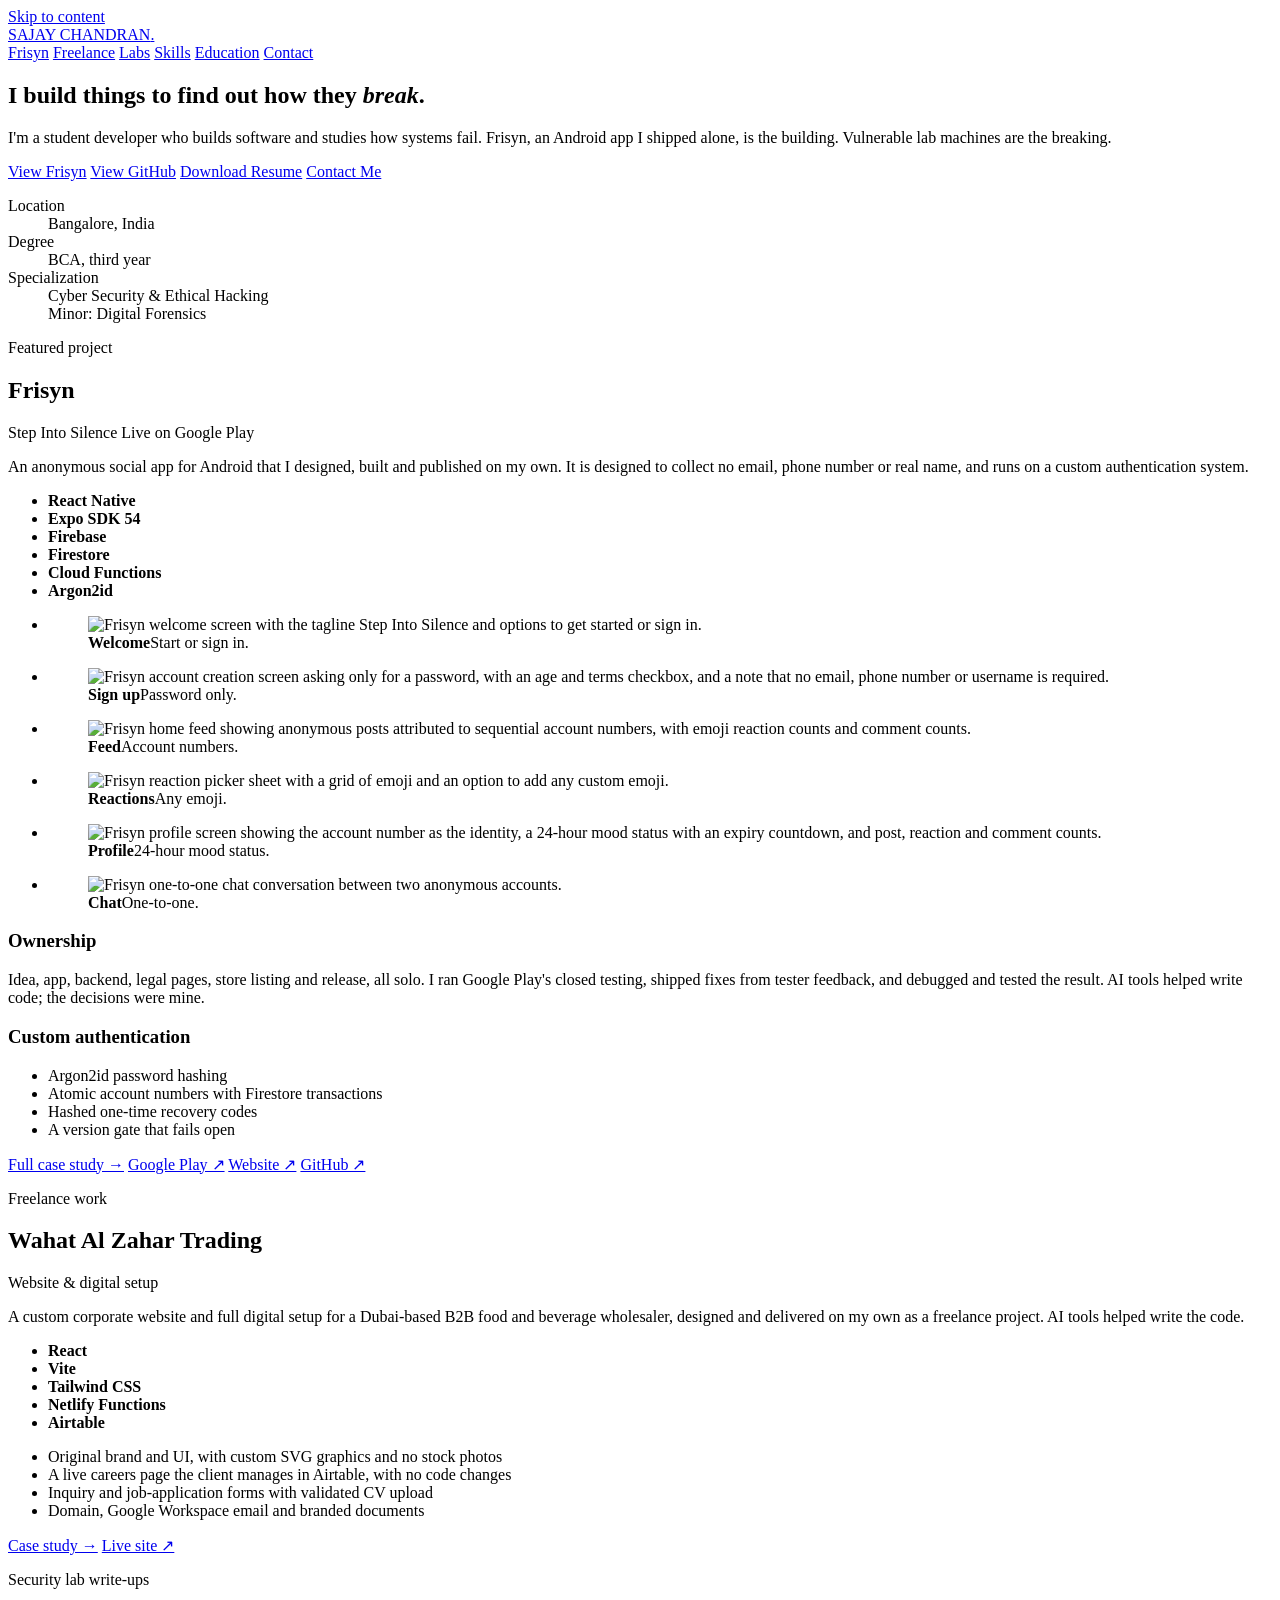
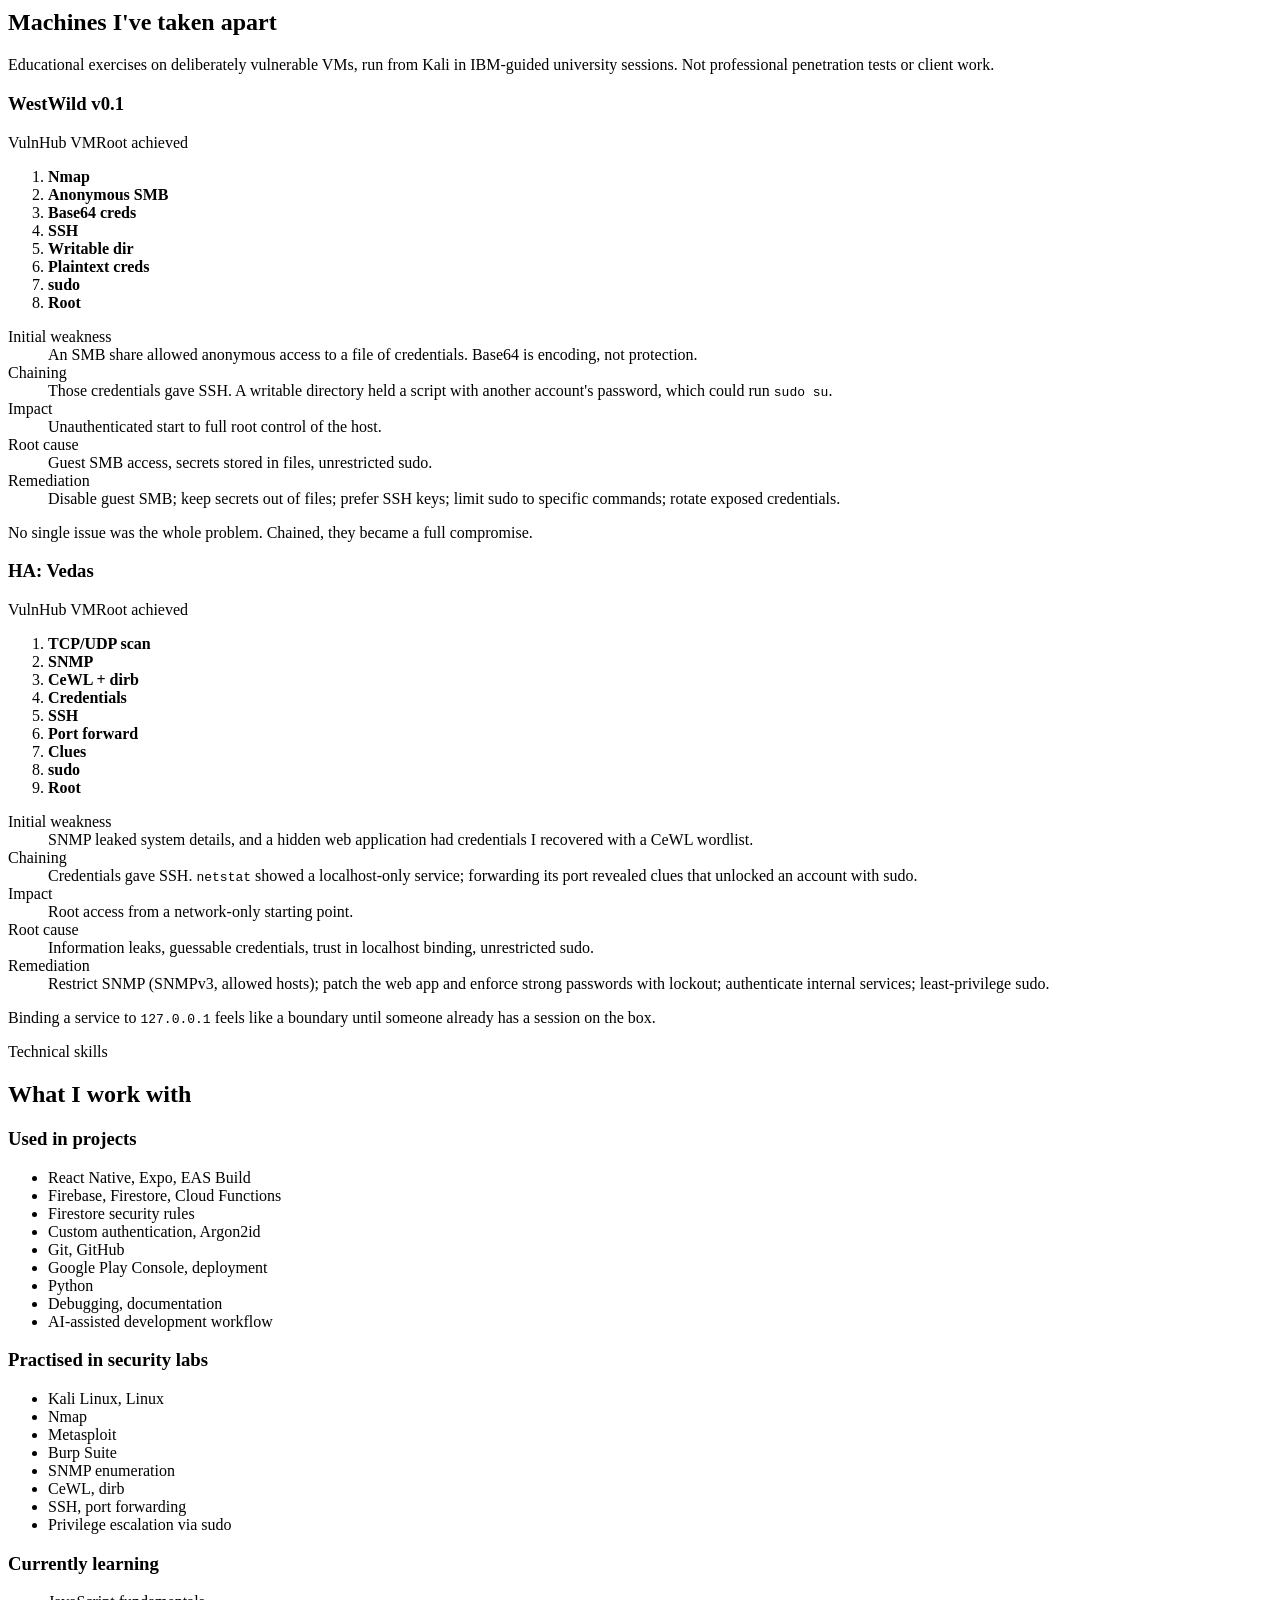
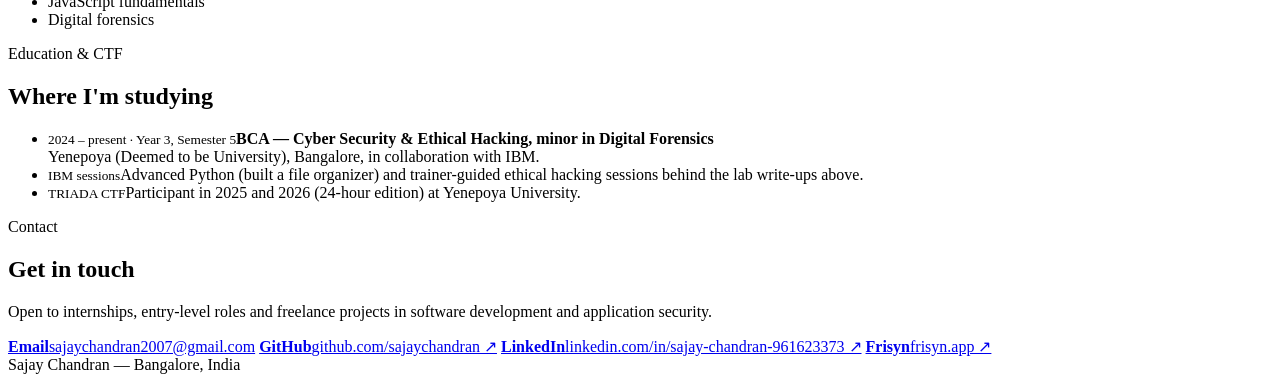
==== index.html @ 88f26ec2 "Add files via upload" ====
<!DOCTYPE html>
<html lang="en">
<head>
<meta charset="utf-8">
<meta name="viewport" content="width=device-width, initial-scale=1">
<title>Sajay Chandran — Cyber security &amp; software, Bangalore</title>
<meta name="description" content="Sajay Chandran is a third-year BCA student in Bangalore (Cyber Security &amp; Ethical Hacking). He built and shipped Frisyn, an anonymous Android app with a custom authentication system, and writes up hands-on security labs.">
<meta name="author" content="Sajay Chandran">
<link rel="canonical" href="https://sajaywork.netlify.app/">
<meta property="og:type" content="profile">
<meta property="og:url" content="https://sajaywork.netlify.app/">
<meta property="og:title" content="Sajay Chandran — Cyber security &amp; software">
<meta property="og:description" content="Third-year BCA student in Bangalore. Built and shipped Frisyn, an anonymous Android app with custom authentication, and writes up hands-on security labs.">
<meta property="og:image" content="https://sajaywork.netlify.app/assets/frisyn-icon.png">
<meta name="twitter:card" content="summary">
<link rel="icon" href="assets/frisyn-icon.png">
<link rel="preconnect" href="https://fonts.googleapis.com">
<link rel="preconnect" href="https://fonts.gstatic.com" crossorigin>
<link href="https://fonts.googleapis.com/css2?family=Archivo:wght@400;500;600;700;800&family=IBM+Plex+Mono:wght@400;500;600&family=Newsreader:opsz,wght@6..72,300;400;500&display=swap" rel="stylesheet">
<script type="application/ld+json">
{
  "@context": "https://schema.org",
  "@type": "Person",
  "name": "Sajay Chandran",
  "jobTitle": "Cyber security student and independent developer",
  "url": "https://sajaywork.netlify.app/",
  "email": "mailto:sajaychandran2007@gmail.com",
  "address": { "@type": "PostalAddress", "addressLocality": "Bangalore", "addressCountry": "IN" },
  "alumniOf": { "@type": "CollegeOrUniversity", "name": "Yenepoya (Deemed to be University), Bangalore" },
  "knowsAbout": ["Cyber security", "Ethical hacking", "React Native", "Firebase", "Application security", "Mobile app development"],
  "sameAs": ["https://github.com/sajaychandran", "https://www.linkedin.com/in/sajay-chandran-961623373", "https://frisyn.app/"]
}
</script>
<noscript><style>.rise{opacity:1!important;transform:none!important}</style></noscript>
<link rel="stylesheet" href="assets/site.css">
</head>
<body>
<a class="skip" href="#main">Skip to content</a>

<header class="topbar">
  <div class="wrap">
    <a class="brand" href="#top">SAJAY CHANDRAN<span>.</span></a>
    <nav class="nav" aria-label="Sections">
      <a href="#frisyn">Frisyn</a>
      <a href="#freelance">Freelance</a>
      <a href="#security">Labs</a>
      <a href="#skills">Skills</a>
      <a class="opt" href="#education">Education</a>
      <a href="#contact">Contact</a>
    </nav>
  </div>
</header>

<main id="main">

<!-- ============ HERO ============ -->
<section class="hero" id="top" aria-labelledby="hero-h">
  <div class="wrap">
    <h1 id="hero-h">I build things to find out how they <em>break</em>.</h1>
    <p class="hero-sub">I'm a student developer who builds software and studies how systems fail. Frisyn, an Android app I shipped alone, is the building. Vulnerable lab machines are the breaking.</p>
    <div class="btns">
      <a class="btn primary" href="#frisyn">View Frisyn</a>
      <a class="btn" href="https://github.com/sajaychandran" target="_blank" rel="noopener noreferrer">View GitHub</a>
      <a class="btn" href="Sajay_Chandran_Resume.pdf" download>Download Resume</a>
      <a class="btn" href="#contact">Contact Me</a>
    </div>
    <dl class="facts-row">
      <div><dt>Location</dt><dd>Bangalore, India</dd></div>
      <div><dt>Degree</dt><dd>BCA, third year</dd></div>
      <div><dt>Specialization</dt><dd>Cyber Security &amp; Ethical Hacking<br>Minor: Digital Forensics</dd></div>
    </dl>
  </div>
</section>

<!-- ============ FRISYN ============ -->
<section class="sec" id="frisyn" aria-labelledby="frisyn-h">
  <div class="wrap grid">
    <p class="eyebrow mono">Featured project</p>
    <div class="col wide rise">

      <div class="project-head">
        <h2 id="frisyn-h">Frisyn</h2>
        <span class="tagline">Step Into Silence</span>
        <!-- STATUS BADGE — live on Google Play, v1.0.1 -->
        <span class="badge">Live on Google Play</span>
      </div>

      <p class="lede">An anonymous social app for Android that I designed, built and published on my own. It is designed to collect no email, phone number or real name, and runs on a custom authentication system.</p>

      <ul class="chips" aria-label="Stack">
        <li><b>React Native</b></li><li><b>Expo SDK 54</b></li><li><b>Firebase</b></li>
        <li><b>Firestore</b></li><li><b>Cloud Functions</b></li><li><b>Argon2id</b></li>
      </ul>

      <ul class="shots" aria-label="Frisyn screenshots" tabindex="0">
        <li><figure><img src="assets/welcome.webp" width="480" height="1066" loading="lazy" decoding="async" alt="Frisyn welcome screen with the tagline Step Into Silence and options to get started or sign in."><figcaption><b>Welcome</b>Start or sign in.</figcaption></figure></li>
        <li><figure><img src="assets/signup.webp" width="480" height="1066" loading="lazy" decoding="async" alt="Frisyn account creation screen asking only for a password, with an age and terms checkbox, and a note that no email, phone number or username is required."><figcaption><b>Sign up</b>Password only.</figcaption></figure></li>
        <li><figure><img src="assets/homef.webp" width="480" height="1066" loading="lazy" decoding="async" alt="Frisyn home feed showing anonymous posts attributed to sequential account numbers, with emoji reaction counts and comment counts."><figcaption><b>Feed</b>Account numbers.</figcaption></figure></li>
        <li><figure><img src="assets/reaction.webp" width="480" height="1066" loading="lazy" decoding="async" alt="Frisyn reaction picker sheet with a grid of emoji and an option to add any custom emoji."><figcaption><b>Reactions</b>Any emoji.</figcaption></figure></li>
        <li><figure><img src="assets/profilewithm.webp" width="480" height="1066" loading="lazy" decoding="async" alt="Frisyn profile screen showing the account number as the identity, a 24-hour mood status with an expiry countdown, and post, reaction and comment counts."><figcaption><b>Profile</b>24-hour mood status.</figcaption></figure></li>
        <li><figure><img src="assets/chat.webp" width="480" height="1066" loading="lazy" decoding="async" alt="Frisyn one-to-one chat conversation between two anonymous accounts."><figcaption><b>Chat</b>One-to-one.</figcaption></figure></li>
      </ul>

      <div class="two block">
        <div>
          <h3>Ownership</h3>
          <p>Idea, app, backend, legal pages, store listing and release, all solo. I ran Google Play's closed testing, shipped fixes from tester feedback, and debugged and tested the result. AI tools helped write code; the decisions were mine.</p>
        </div>
        <div>
          <h3>Custom authentication</h3>
          <ul class="bullets">
            <li>Argon2id password hashing</li>
            <li>Atomic account numbers with Firestore transactions</li>
            <li>Hashed one-time recovery codes</li>
            <li>A version gate that fails open</li>
          </ul>
        </div>
      </div>

      <p class="linkrow">
        <a class="tlink main" href="frisyn.html">Full case study →</a>
        <a class="tlink" href="https://play.google.com/store/apps/details?id=com.frisyn.app" target="_blank" rel="noopener noreferrer">Google Play ↗</a>
        <a class="tlink" href="https://frisyn.app/" target="_blank" rel="noopener noreferrer">Website ↗</a>
        <a class="tlink" href="https://github.com/sajaychandran/anonymous-device-auth" target="_blank" rel="noopener noreferrer">GitHub ↗</a>
      </p>

    </div>
  </div>
</section>

<!-- ============ FREELANCE ============ -->
<section class="sec" id="freelance" aria-labelledby="freelance-h">
  <div class="wrap grid">
    <p class="eyebrow mono">Freelance work</p>
    <div class="col wide rise">
      <div class="project-head">
        <h2 id="freelance-h">Wahat Al Zahar Trading</h2>
        <span class="tagline">Website &amp; digital setup</span>
      </div>
      <p class="lede">A custom corporate website and full digital setup for a Dubai-based B2B food and beverage wholesaler, designed and delivered on my own as a freelance project. AI tools helped write the code.</p>
      <ul class="chips" aria-label="Stack">
        <li><b>React</b></li><li><b>Vite</b></li><li><b>Tailwind CSS</b></li><li><b>Netlify Functions</b></li><li><b>Airtable</b></li>
      </ul>
      <ul class="bullets block">
        <li>Original brand and UI, with custom SVG graphics and no stock photos</li>
        <li>A live careers page the client manages in Airtable, with no code changes</li>
        <li>Inquiry and job-application forms with validated CV upload</li>
        <li>Domain, Google Workspace email and branded documents</li>
      </ul>
      <p class="linkrow">
        <a class="tlink main" href="wahat-al-zahar.html">Case study →</a>
        <a class="tlink" href="https://wahatalzahar.ae" target="_blank" rel="noopener noreferrer">Live site ↗</a>
      </p>
    </div>
  </div>
</section>

<!-- ============ SECURITY ============ -->
<section class="sec" id="security" aria-labelledby="security-h">
  <div class="wrap grid">
    <p class="eyebrow mono">Security lab write-ups</p>
    <div class="col wide rise">
      <h2 id="security-h">Machines I've taken apart</h2>
      <p class="lede">Educational exercises on deliberately vulnerable VMs, run from Kali in IBM-guided university sessions. Not professional penetration tests or client work.</p>

      <article class="lab block">
        <h3>WestWild v0.1</h3>
        <p class="lab-meta mono"><span>VulnHub VM</span><span>Root achieved</span></p>
        <ol class="chain" aria-label="Attack path" tabindex="0">
          <li><b>Nmap</b></li><li><b>Anonymous SMB</b></li><li><b>Base64 creds</b></li><li><b>SSH</b></li>
          <li><b>Writable dir</b></li><li><b>Plaintext creds</b></li><li><b>sudo</b></li><li><b>Root</b></li>
        </ol>
        <dl class="facts">
          <div><dt>Initial weakness</dt><dd>An SMB share allowed anonymous access to a file of credentials. Base64 is encoding, not protection.</dd></div>
          <div><dt>Chaining</dt><dd>Those credentials gave SSH. A writable directory held a script with another account's password, which could run <code>sudo su</code>.</dd></div>
          <div><dt>Impact</dt><dd>Unauthenticated start to full root control of the host.</dd></div>
          <div><dt>Root cause</dt><dd>Guest SMB access, secrets stored in files, unrestricted sudo.</dd></div>
          <div><dt>Remediation</dt><dd>Disable guest SMB; keep secrets out of files; prefer SSH keys; limit sudo to specific commands; rotate exposed credentials.</dd></div>
        </dl>
        <p class="reflect">No single issue was the whole problem. Chained, they became a full compromise.</p>
      </article>

      <article class="lab">
        <h3>HA: Vedas</h3>
        <p class="lab-meta mono"><span>VulnHub VM</span><span>Root achieved</span></p>
        <ol class="chain" aria-label="Attack path" tabindex="0">
          <li><b>TCP/UDP scan</b></li><li><b>SNMP</b></li><li><b>CeWL + dirb</b></li><li><b>Credentials</b></li>
          <li><b>SSH</b></li><li><b>Port forward</b></li><li><b>Clues</b></li><li><b>sudo</b></li><li><b>Root</b></li>
        </ol>
        <dl class="facts">
          <div><dt>Initial weakness</dt><dd>SNMP leaked system details, and a hidden web application had credentials I recovered with a CeWL wordlist.</dd></div>
          <div><dt>Chaining</dt><dd>Credentials gave SSH. <code>netstat</code> showed a localhost-only service; forwarding its port revealed clues that unlocked an account with sudo.</dd></div>
          <div><dt>Impact</dt><dd>Root access from a network-only starting point.</dd></div>
          <div><dt>Root cause</dt><dd>Information leaks, guessable credentials, trust in localhost binding, unrestricted sudo.</dd></div>
          <div><dt>Remediation</dt><dd>Restrict SNMP (SNMPv3, allowed hosts); patch the web app and enforce strong passwords with lockout; authenticate internal services; least-privilege sudo.</dd></div>
        </dl>
        <p class="reflect">Binding a service to <code>127.0.0.1</code> feels like a boundary until someone already has a session on the box.</p>
      </article>
    </div>
  </div>
</section>

<!-- ============ SKILLS ============ -->
<section class="sec" id="skills" aria-labelledby="skills-h">
  <div class="wrap grid">
    <p class="eyebrow mono">Technical skills</p>
    <div class="col wide rise">
      <h2 id="skills-h">What I work with</h2>
      <div class="skills">
        <div>
          <h3>Used in projects</h3>
          <ul>
            <li>React Native, Expo, EAS Build</li><li>Firebase, Firestore, Cloud Functions</li><li>Firestore security rules</li>
            <li>Custom authentication, Argon2id</li><li>Git, GitHub</li><li>Google Play Console, deployment</li>
            <li>Python</li><li>Debugging, documentation</li><li>AI-assisted development workflow</li>
          </ul>
        </div>
        <div>
          <h3>Practised in security labs</h3>
          <ul>
            <li>Kali Linux, Linux</li><li>Nmap</li><li>Metasploit</li><li>Burp Suite</li><li>SNMP enumeration</li>
            <li>CeWL, dirb</li><li>SSH, port forwarding</li><li>Privilege escalation via sudo</li>
          </ul>
        </div>
        <div>
          <h3>Currently learning</h3>
          <ul>
            <li>JavaScript fundamentals</li><li>Digital forensics</li>
          </ul>
        </div>
      </div>
    </div>
  </div>
</section>

<!-- ============ EDUCATION ============ -->
<section class="sec" id="education" aria-labelledby="edu-h">
  <div class="wrap grid">
    <p class="eyebrow mono">Education &amp; CTF</p>
    <div class="col rise">
      <h2 id="edu-h">Where I'm studying</h2>
      <ul class="edu">
        <li><small>2024 – present · Year 3, Semester 5</small><strong>BCA — Cyber Security &amp; Ethical Hacking, minor in Digital Forensics</strong><br>Yenepoya (Deemed to be University), Bangalore, in collaboration with IBM.</li>
        <li><small>IBM sessions</small>Advanced Python (built a file organizer) and trainer-guided ethical hacking sessions behind the lab write-ups above.</li>
        <li><small>TRIADA CTF</small>Participant in 2025 and 2026 (24-hour edition) at Yenepoya University.</li>
      </ul>
    </div>
  </div>
</section>

<!-- ============ CONTACT ============ -->
<section class="sec" id="contact" aria-labelledby="contact-h">
  <div class="wrap grid">
    <p class="eyebrow mono">Contact</p>
    <div class="col rise">
      <h2 id="contact-h">Get in touch</h2>
      <p>Open to internships, entry-level roles and freelance projects in software development and application security.</p>
      <div class="contact-links">
        <a href="mailto:sajaychandran2007@gmail.com"><strong>Email</strong><span>sajaychandran2007@gmail.com</span></a>
        <a href="https://github.com/sajaychandran" target="_blank" rel="noopener noreferrer"><strong>GitHub</strong><span>github.com/sajaychandran ↗</span></a>
        <a href="https://www.linkedin.com/in/sajay-chandran-961623373" target="_blank" rel="noopener noreferrer"><strong>LinkedIn</strong><span>linkedin.com/in/sajay-chandran-961623373 ↗</span></a>
        <a href="https://frisyn.app/" target="_blank" rel="noopener noreferrer"><strong>Frisyn</strong><span>frisyn.app ↗</span></a>
      </div>
    </div>
  </div>
</section>

</main>

<footer>
  <div class="wrap mono">
    <span>Sajay Chandran — Bangalore, India</span>
  </div>
</footer>

<script>
(function(){
  var els = document.querySelectorAll('.rise');
  if (!('IntersectionObserver' in window) || window.matchMedia('(prefers-reduced-motion: reduce)').matches){
    els.forEach(function(el){ el.classList.add('in'); });
    return;
  }
  var io = new IntersectionObserver(function(entries){
    entries.forEach(function(e){
      if (e.isIntersecting){ e.target.classList.add('in'); io.unobserve(e.target); }
    });
  }, { rootMargin: '0px 0px -8% 0px', threshold: 0.01 });
  els.forEach(function(el){ io.observe(el); });
})();
</script>
</body>
</html>
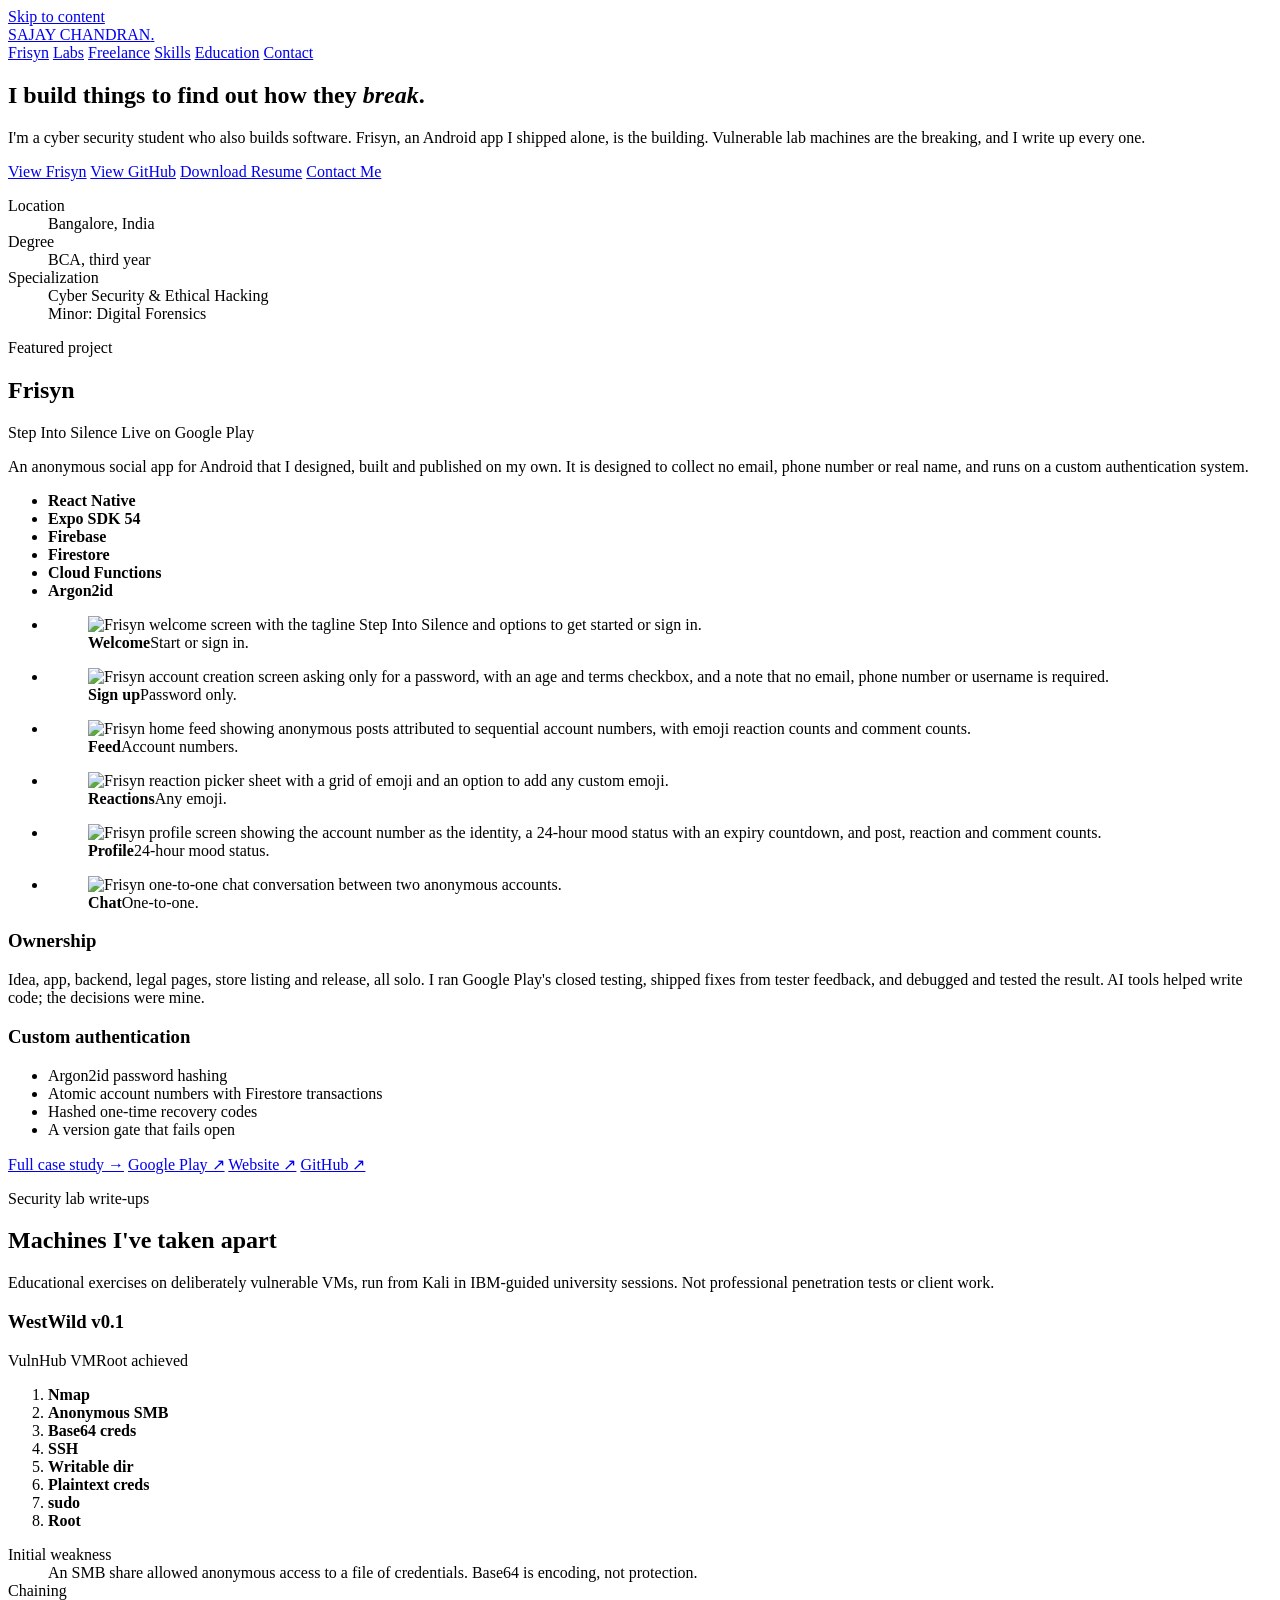
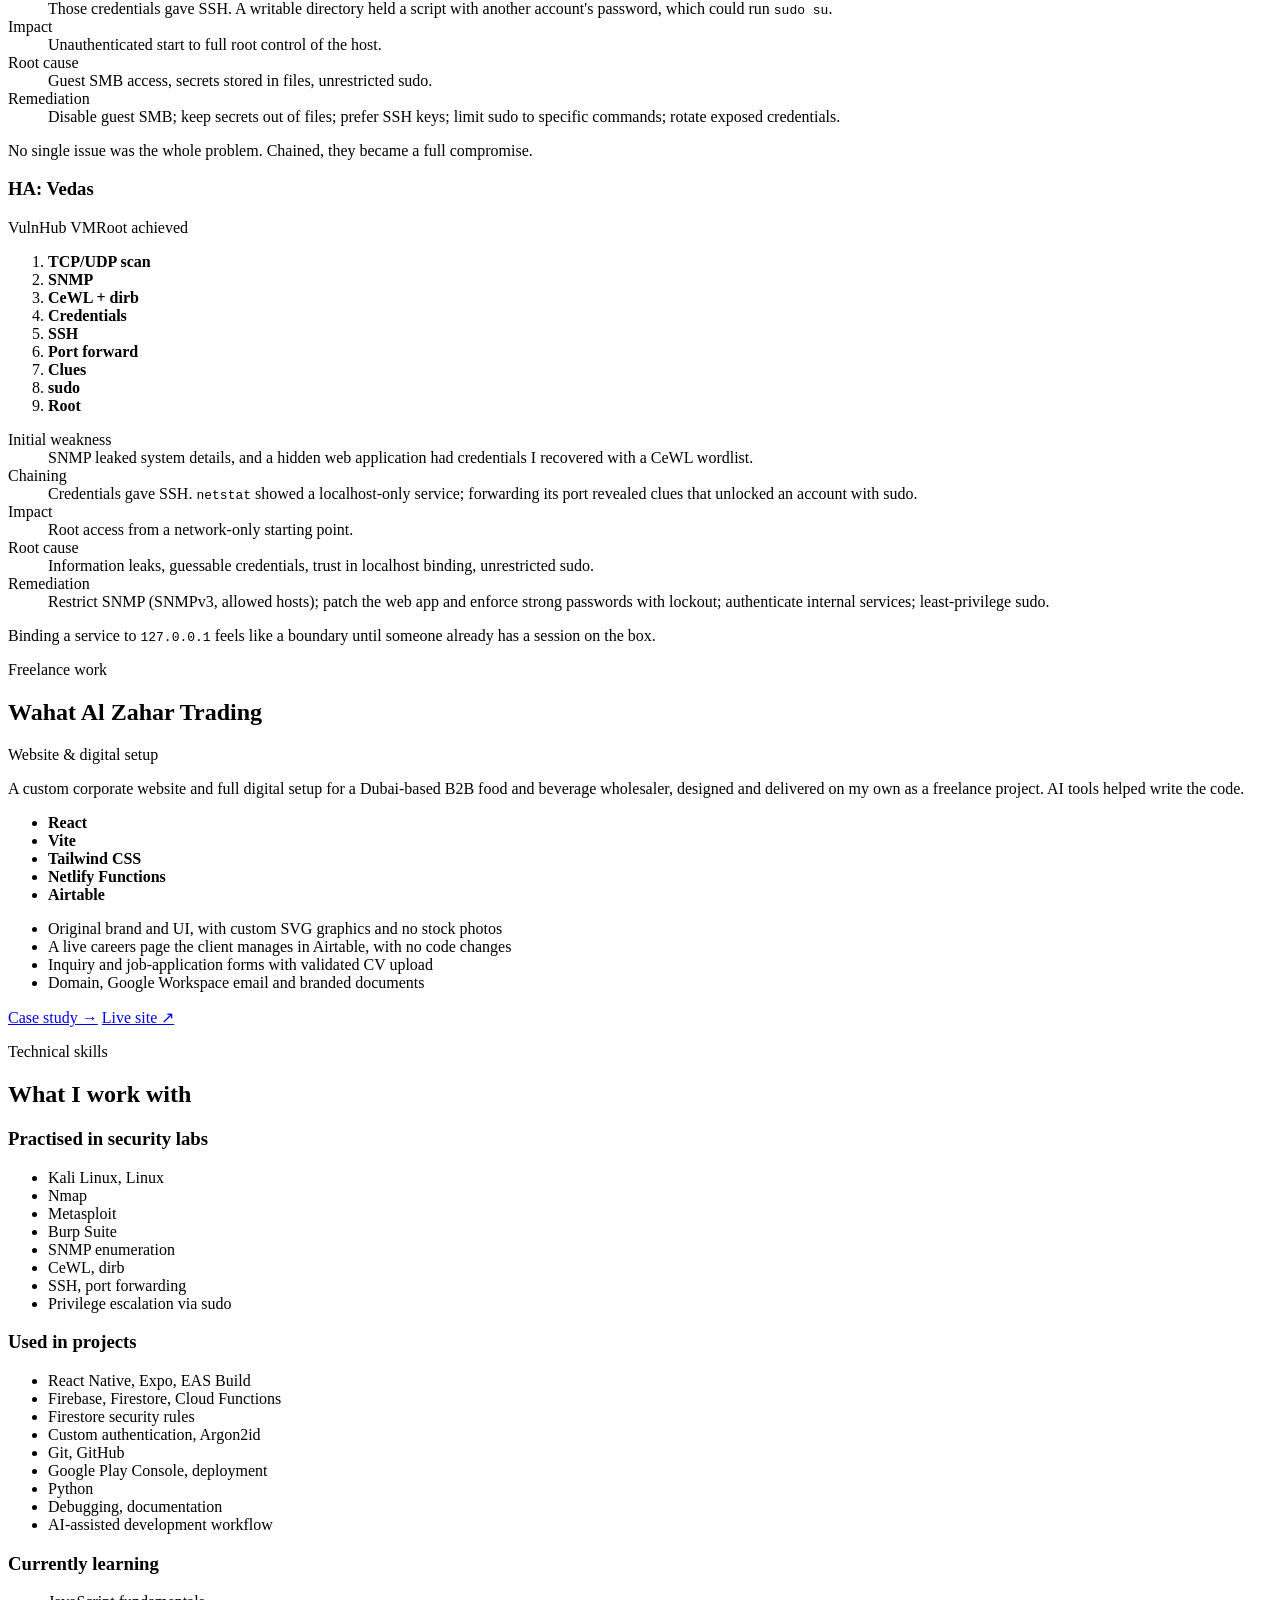
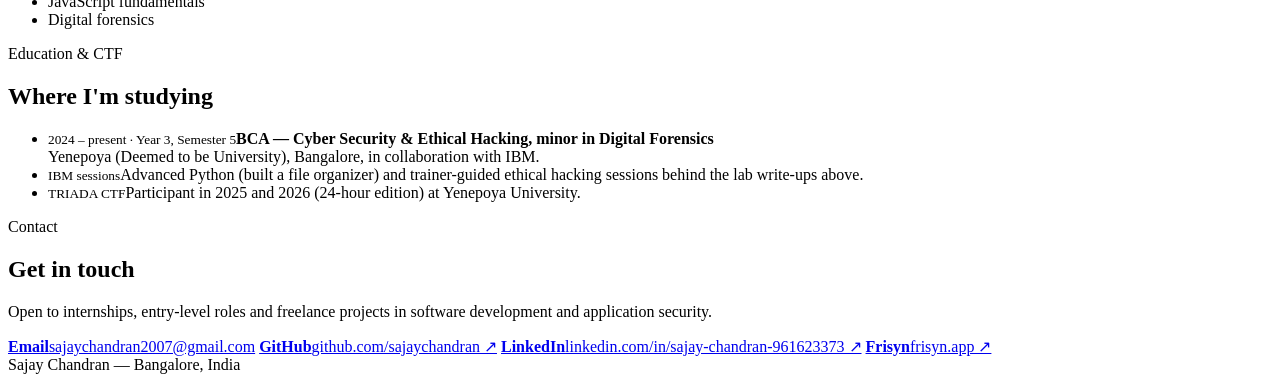
==== commit 6fb8d036: "Add files via upload" ====
--- a/index.html
+++ b/index.html
@@ -42,8 +42,8 @@
     <a class="brand" href="#top">SAJAY CHANDRAN<span>.</span></a>
     <nav class="nav" aria-label="Sections">
       <a href="#frisyn">Frisyn</a>
+      <a href="#security">Labs</a>
       <a href="#freelance">Freelance</a>
-      <a href="#security">Labs</a>
       <a href="#skills">Skills</a>
       <a class="opt" href="#education">Education</a>
       <a href="#contact">Contact</a>
@@ -57,7 +57,7 @@
 <section class="hero" id="top" aria-labelledby="hero-h">
   <div class="wrap">
     <h1 id="hero-h">I build things to find out how they <em>break</em>.</h1>
-    <p class="hero-sub">I'm a student developer who builds software and studies how systems fail. Frisyn, an Android app I shipped alone, is the building. Vulnerable lab machines are the breaking.</p>
+    <p class="hero-sub">I'm a cyber security student who also builds software. Frisyn, an Android app I shipped alone, is the building. Vulnerable lab machines are the breaking, and I write up every one.</p>
     <div class="btns">
       <a class="btn primary" href="#frisyn">View Frisyn</a>
       <a class="btn" href="https://github.com/sajaychandran" target="_blank" rel="noopener noreferrer">View GitHub</a>
@@ -124,33 +124,6 @@
         <a class="tlink" href="https://github.com/sajaychandran/anonymous-device-auth" target="_blank" rel="noopener noreferrer">GitHub ↗</a>
       </p>
 
-    </div>
-  </div>
-</section>
-
-<!-- ============ FREELANCE ============ -->
-<section class="sec" id="freelance" aria-labelledby="freelance-h">
-  <div class="wrap grid">
-    <p class="eyebrow mono">Freelance work</p>
-    <div class="col wide rise">
-      <div class="project-head">
-        <h2 id="freelance-h">Wahat Al Zahar Trading</h2>
-        <span class="tagline">Website &amp; digital setup</span>
-      </div>
-      <p class="lede">A custom corporate website and full digital setup for a Dubai-based B2B food and beverage wholesaler, designed and delivered on my own as a freelance project. AI tools helped write the code.</p>
-      <ul class="chips" aria-label="Stack">
-        <li><b>React</b></li><li><b>Vite</b></li><li><b>Tailwind CSS</b></li><li><b>Netlify Functions</b></li><li><b>Airtable</b></li>
-      </ul>
-      <ul class="bullets block">
-        <li>Original brand and UI, with custom SVG graphics and no stock photos</li>
-        <li>A live careers page the client manages in Airtable, with no code changes</li>
-        <li>Inquiry and job-application forms with validated CV upload</li>
-        <li>Domain, Google Workspace email and branded documents</li>
-      </ul>
-      <p class="linkrow">
-        <a class="tlink main" href="wahat-al-zahar.html">Case study →</a>
-        <a class="tlink" href="https://wahatalzahar.ae" target="_blank" rel="noopener noreferrer">Live site ↗</a>
-      </p>
     </div>
   </div>
 </section>
@@ -200,6 +173,33 @@
   </div>
 </section>
 
+<!-- ============ FREELANCE ============ -->
+<section class="sec" id="freelance" aria-labelledby="freelance-h">
+  <div class="wrap grid">
+    <p class="eyebrow mono">Freelance work</p>
+    <div class="col wide rise">
+      <div class="project-head">
+        <h2 id="freelance-h">Wahat Al Zahar Trading</h2>
+        <span class="tagline">Website &amp; digital setup</span>
+      </div>
+      <p class="lede">A custom corporate website and full digital setup for a Dubai-based B2B food and beverage wholesaler, designed and delivered on my own as a freelance project. AI tools helped write the code.</p>
+      <ul class="chips" aria-label="Stack">
+        <li><b>React</b></li><li><b>Vite</b></li><li><b>Tailwind CSS</b></li><li><b>Netlify Functions</b></li><li><b>Airtable</b></li>
+      </ul>
+      <ul class="bullets block">
+        <li>Original brand and UI, with custom SVG graphics and no stock photos</li>
+        <li>A live careers page the client manages in Airtable, with no code changes</li>
+        <li>Inquiry and job-application forms with validated CV upload</li>
+        <li>Domain, Google Workspace email and branded documents</li>
+      </ul>
+      <p class="linkrow">
+        <a class="tlink main" href="wahat-al-zahar.html">Case study →</a>
+        <a class="tlink" href="https://wahatalzahar.ae" target="_blank" rel="noopener noreferrer">Live site ↗</a>
+      </p>
+    </div>
+  </div>
+</section>
+
 <!-- ============ SKILLS ============ -->
 <section class="sec" id="skills" aria-labelledby="skills-h">
   <div class="wrap grid">
@@ -207,19 +207,19 @@
     <div class="col wide rise">
       <h2 id="skills-h">What I work with</h2>
       <div class="skills">
+        <div>
+          <h3>Practised in security labs</h3>
+          <ul>
+            <li>Kali Linux, Linux</li><li>Nmap</li><li>Metasploit</li><li>Burp Suite</li><li>SNMP enumeration</li>
+            <li>CeWL, dirb</li><li>SSH, port forwarding</li><li>Privilege escalation via sudo</li>
+          </ul>
+        </div>
         <div>
           <h3>Used in projects</h3>
           <ul>
             <li>React Native, Expo, EAS Build</li><li>Firebase, Firestore, Cloud Functions</li><li>Firestore security rules</li>
             <li>Custom authentication, Argon2id</li><li>Git, GitHub</li><li>Google Play Console, deployment</li>
             <li>Python</li><li>Debugging, documentation</li><li>AI-assisted development workflow</li>
-          </ul>
-        </div>
-        <div>
-          <h3>Practised in security labs</h3>
-          <ul>
-            <li>Kali Linux, Linux</li><li>Nmap</li><li>Metasploit</li><li>Burp Suite</li><li>SNMP enumeration</li>
-            <li>CeWL, dirb</li><li>SSH, port forwarding</li><li>Privilege escalation via sudo</li>
           </ul>
         </div>
         <div>
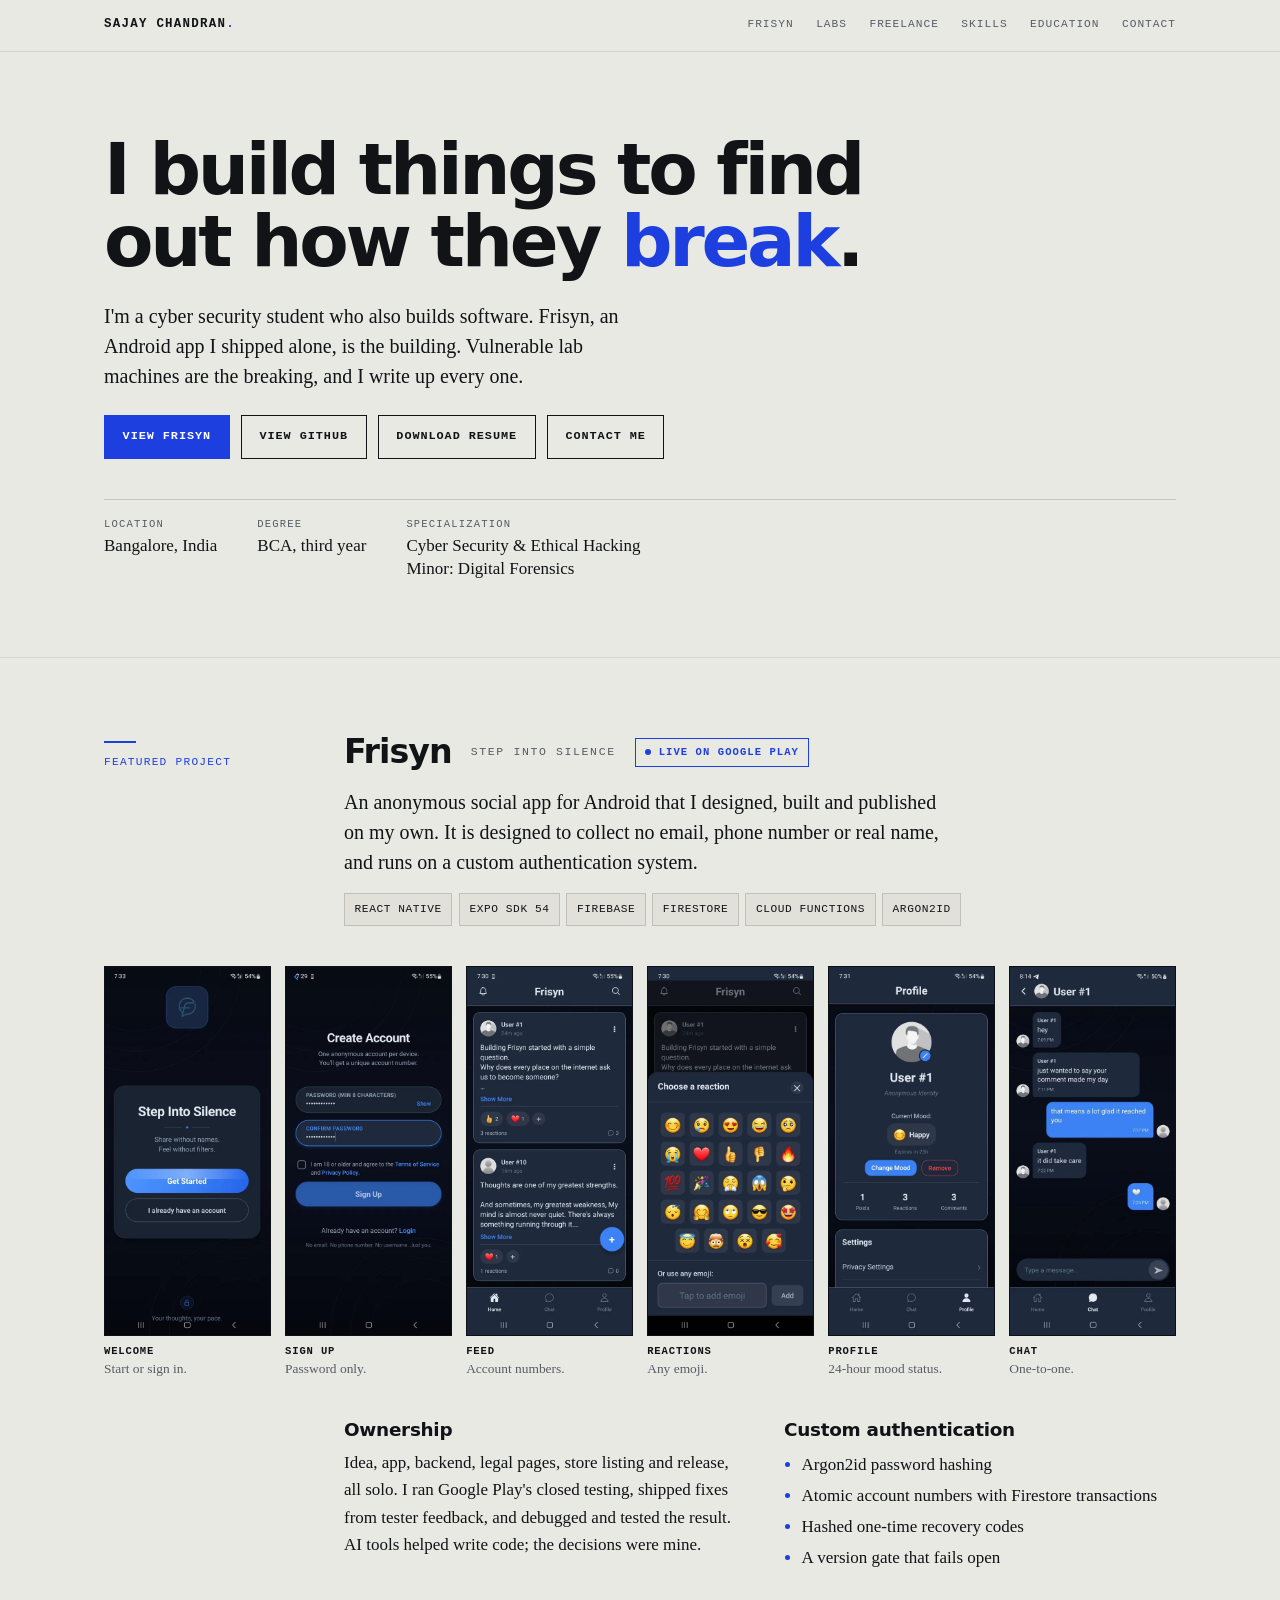
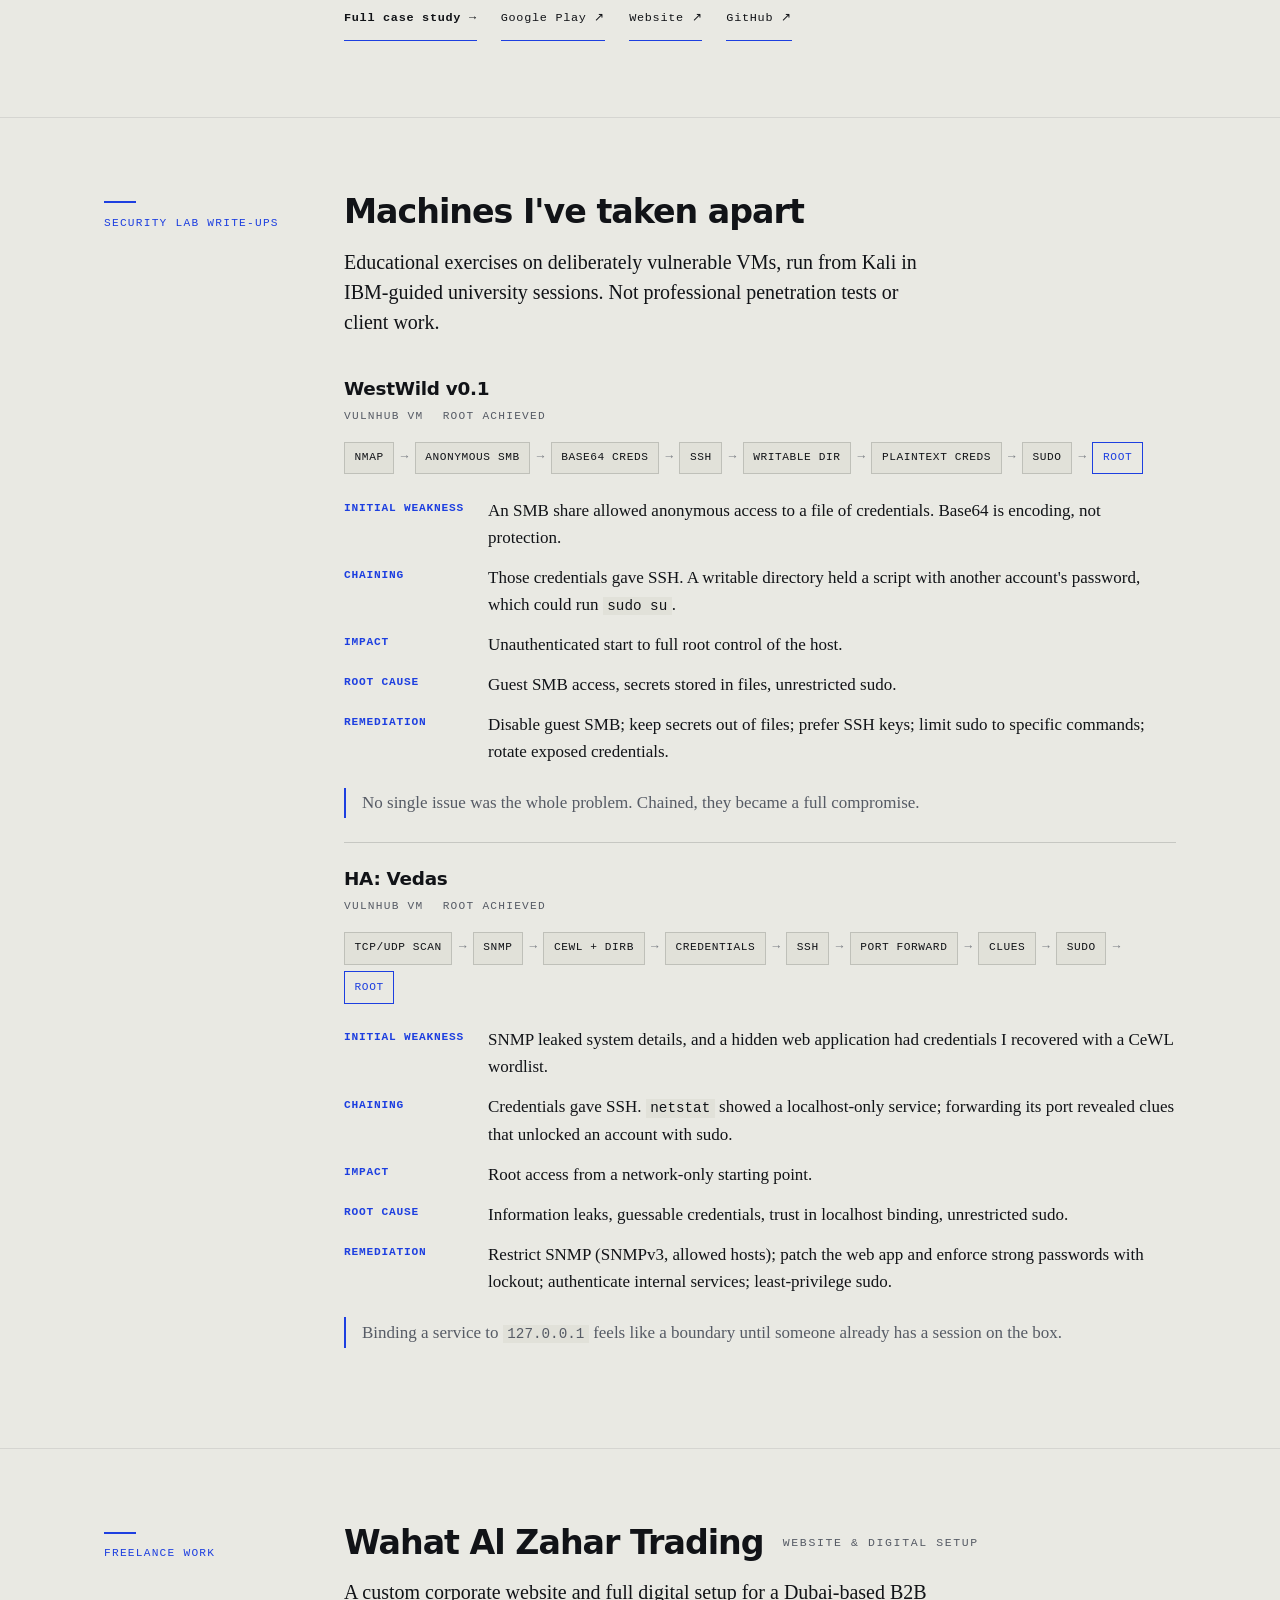
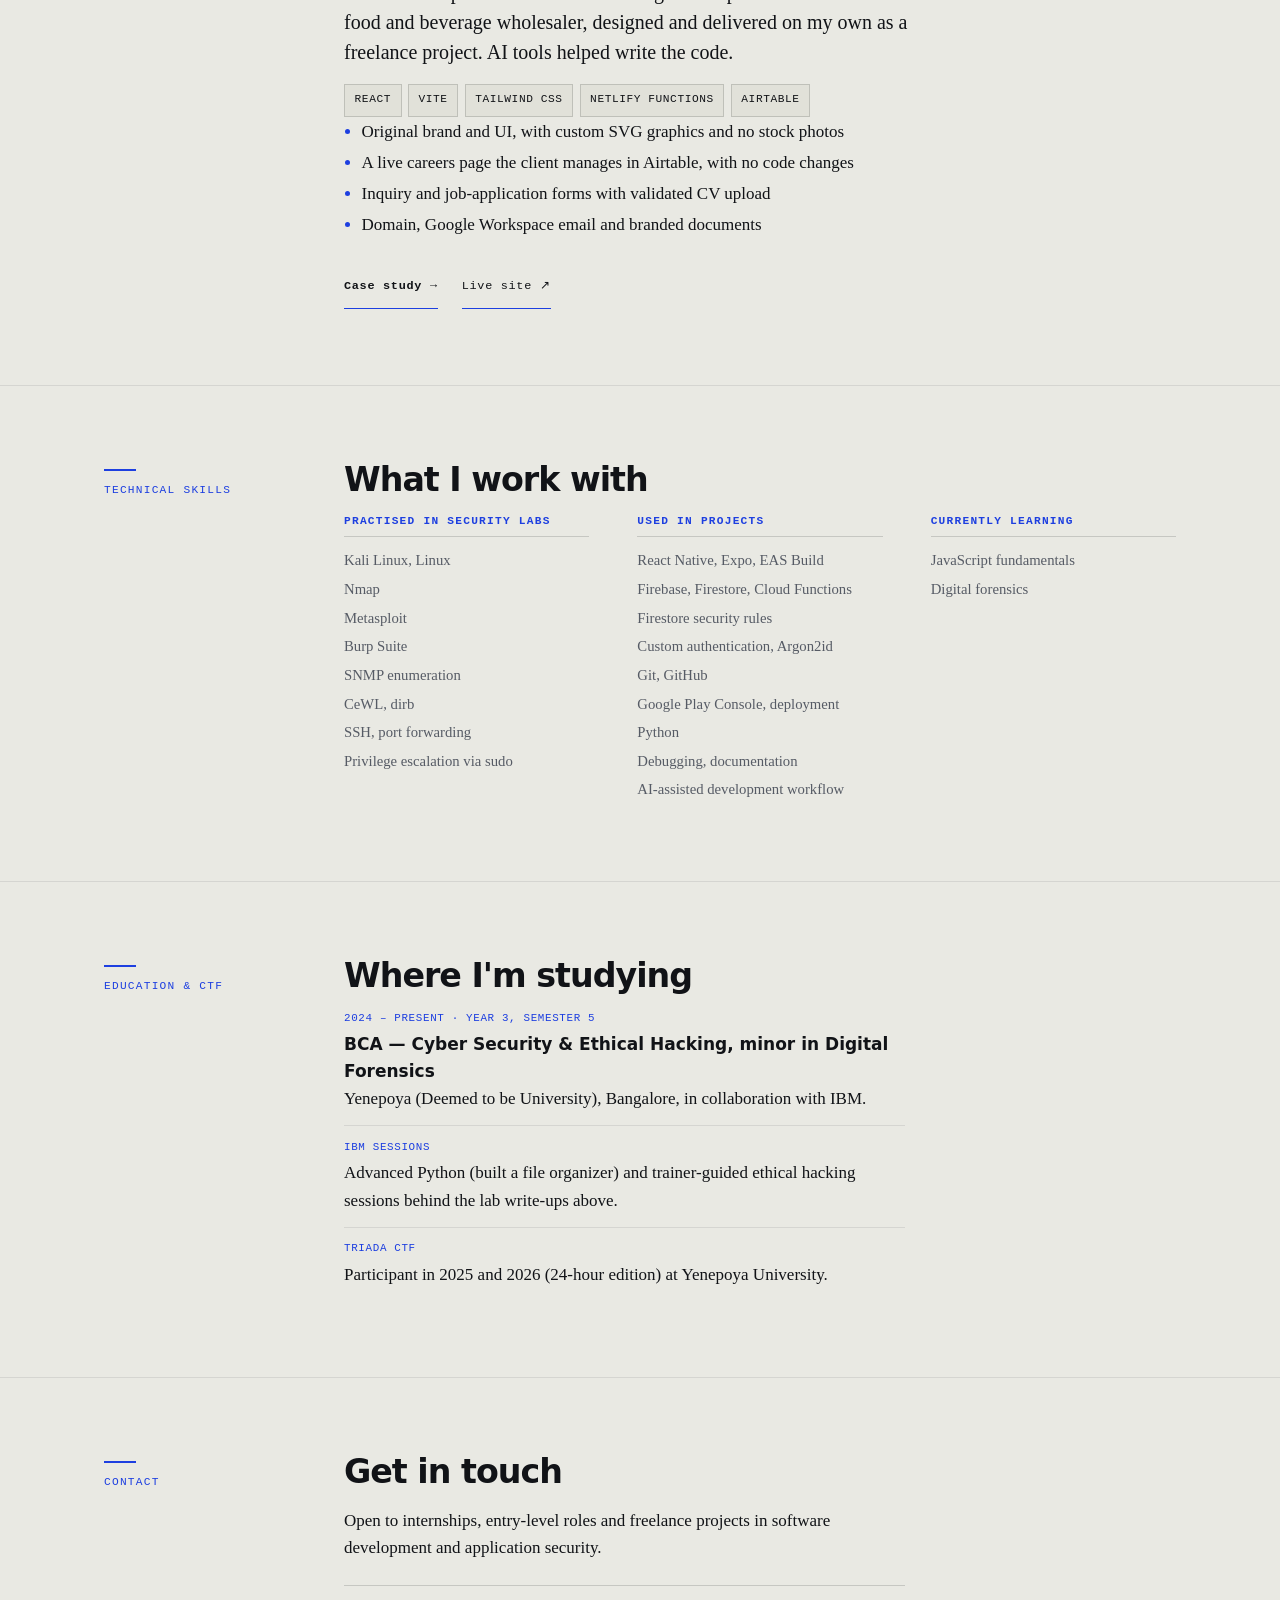
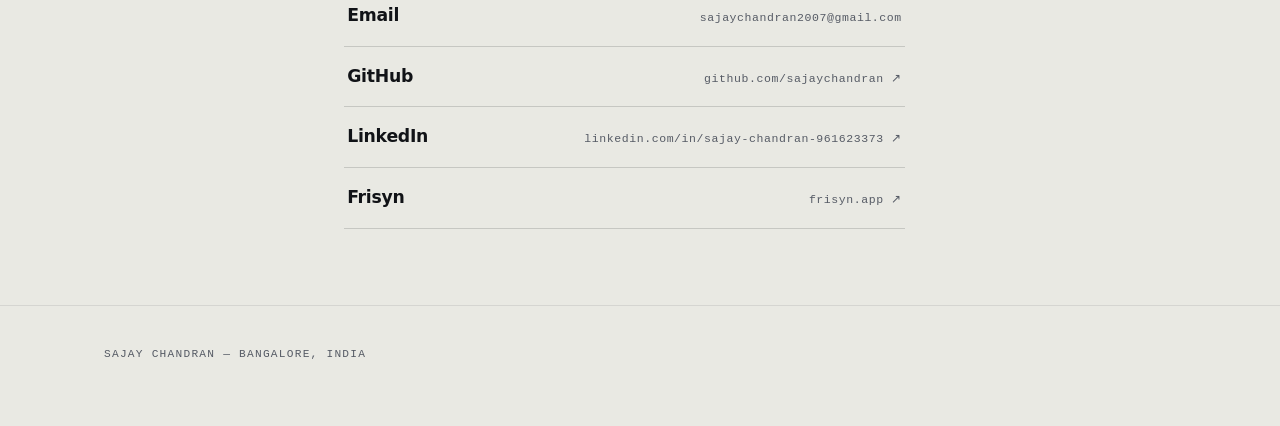
==== commit 99324638: "Add files via upload" ====
--- a/index.html
+++ b/index.html
@@ -6,14 +6,14 @@
 <title>Sajay Chandran — Cyber security &amp; software, Bangalore</title>
 <meta name="description" content="Sajay Chandran is a third-year BCA student in Bangalore (Cyber Security &amp; Ethical Hacking). He built and shipped Frisyn, an anonymous Android app with a custom authentication system, and writes up hands-on security labs.">
 <meta name="author" content="Sajay Chandran">
-<link rel="canonical" href="https://sajaywork.netlify.app/">
+<link rel="canonical" href="https://sajaychandran.me/">
 <meta property="og:type" content="profile">
-<meta property="og:url" content="https://sajaywork.netlify.app/">
+<meta property="og:url" content="https://sajaychandran.me/">
 <meta property="og:title" content="Sajay Chandran — Cyber security &amp; software">
 <meta property="og:description" content="Third-year BCA student in Bangalore. Built and shipped Frisyn, an anonymous Android app with custom authentication, and writes up hands-on security labs.">
-<meta property="og:image" content="https://sajaywork.netlify.app/assets/frisyn-icon.png">
-<meta name="twitter:card" content="summary">
-<link rel="icon" href="assets/frisyn-icon.png">
+<meta property="og:image" content="https://sajaychandran.me/assets/og-image.png">
+<meta name="twitter:card" content="summary_large_image">
+<link rel="icon" type="image/png" href="assets/favicon.png">
 <link rel="preconnect" href="https://fonts.googleapis.com">
 <link rel="preconnect" href="https://fonts.gstatic.com" crossorigin>
 <link href="https://fonts.googleapis.com/css2?family=Archivo:wght@400;500;600;700;800&family=IBM+Plex+Mono:wght@400;500;600&family=Newsreader:opsz,wght@6..72,300;400;500&display=swap" rel="stylesheet">
@@ -23,7 +23,7 @@
   "@type": "Person",
   "name": "Sajay Chandran",
   "jobTitle": "Cyber security student and independent developer",
-  "url": "https://sajaywork.netlify.app/",
+  "url": "https://sajaychandran.me/",
   "email": "mailto:sajaychandran2007@gmail.com",
   "address": { "@type": "PostalAddress", "addressLocality": "Bangalore", "addressCountry": "IN" },
   "alumniOf": { "@type": "CollegeOrUniversity", "name": "Yenepoya (Deemed to be University), Bangalore" },
--- a/assets/site.css
+++ b/assets/site.css
@@ -0,0 +1,246 @@
+/* ===== tokens ===== */
+:root{
+  --paper:#E9E9E3;
+  --paper-2:#E1E1D9;
+  --ink:#111317;
+  --ink-soft:#565B65;
+  --accent:#1D3FE0;
+  --accent-deep:#142fb0;
+  --rule:rgba(17,19,23,.16);
+  --rule-soft:rgba(17,19,23,.09);
+  --display:"Archivo",system-ui,sans-serif;
+  --body:"Newsreader",Georgia,serif;
+  --mono:"IBM Plex Mono",ui-monospace,monospace;
+
+  /* type scale */
+  --fs-display:clamp(2.4rem,6vw,4.5rem);   /* homepage hero */
+  --fs-title:clamp(2.2rem,5vw,3.25rem);    /* project page title */
+  --fs-h2:clamp(1.65rem,2.6vw,2.1rem);
+  --fs-h3:1.15rem;
+  --fs-lede:clamp(1.1rem,.4vw + 1rem,1.25rem);
+  --fs-body:clamp(1rem,.2vw + .96rem,1.0625rem);
+  --fs-small:.92rem;
+  --fs-cap:.84rem;
+  --fs-label:.7rem;
+
+  /* spacing scale */
+  --sp-1:.5rem; --sp-2:1rem; --sp-3:1.5rem; --sp-4:2.5rem; --sp-5:4rem;
+  --sec:clamp(3rem,6vw,4.75rem);
+  --gut:clamp(1.25rem,5vw,5rem);
+  --measure:66ch;
+  --side:12rem;                              /* label column */
+  --gg:clamp(1.5rem,4vw,3rem);               /* grid gap */
+}
+
+/* ===== base ===== */
+*,*::before,*::after{box-sizing:border-box}
+html{-webkit-text-size-adjust:100%;scroll-behavior:smooth;-webkit-tap-highlight-color:rgba(29,63,224,.14)}
+body{
+  margin:0;background:var(--paper);color:var(--ink);overflow-x:hidden;
+  font-family:var(--body);font-size:var(--fs-body);line-height:1.6;font-weight:400;
+  -webkit-font-smoothing:antialiased;
+}
+img{max-width:100%;display:block;height:auto}
+a{color:inherit}
+:focus-visible{outline:2.5px solid var(--accent);outline-offset:3px;border-radius:2px}
+.skip{position:absolute;left:-9999px;top:0;background:var(--ink);color:var(--paper);padding:.7rem 1rem;font-family:var(--mono);font-size:.8rem;z-index:99}
+.skip:focus{left:.5rem;top:.5rem}
+section{scroll-margin-top:4rem}
+code{font-family:var(--mono);font-size:.84em;background:var(--paper-2);padding:.08em .32em}
+
+h1,h2,h3{font-family:var(--display);font-weight:700;letter-spacing:-.03em;line-height:1.1;margin:0}
+h2{font-size:var(--fs-h2);margin-bottom:var(--sp-2)}
+h3{font-size:var(--fs-h3);letter-spacing:-.015em;line-height:1.25;margin-bottom:.5rem}
+p{margin:0 0 var(--sp-2)}
+p:last-child{margin-bottom:0}
+.lede{font-size:var(--fs-lede);line-height:1.5;max-width:60ch}
+.mono{font-family:var(--mono);font-size:var(--fs-label);letter-spacing:.11em;text-transform:uppercase;font-weight:500}
+
+/* ===== shell ===== */
+.wrap{max-width:1200px;margin:0 auto;padding-inline:var(--gut)}
+.topbar{position:sticky;top:0;z-index:50;background:rgba(233,233,227,.92);backdrop-filter:blur(8px);border-bottom:1px solid var(--rule-soft)}
+.topbar .wrap{display:flex;align-items:center;justify-content:space-between;gap:var(--sp-2);padding-block:.8rem}
+.brand{font-family:var(--mono);font-size:.78rem;letter-spacing:.1em;font-weight:600;text-decoration:none;white-space:nowrap}
+.brand span{color:var(--accent)}
+.nav{display:flex;gap:1.4rem;overflow-x:auto;scrollbar-width:none}
+.nav::-webkit-scrollbar{display:none}
+.nav a{font-family:var(--mono);font-size:var(--fs-label);letter-spacing:.09em;text-transform:uppercase;text-decoration:none;color:var(--ink-soft);white-space:nowrap;padding-block:.2rem;border-bottom:1.5px solid transparent}
+.nav a:hover,.nav a:focus-visible{color:var(--ink);border-bottom-color:var(--accent)}
+
+/* section frame: label column + content column, one shared left edge */
+.sec{padding-block:var(--sec);border-top:1px solid var(--rule-soft)}
+.grid{display:grid;grid-template-columns:minmax(0,1fr);gap:var(--sp-3) var(--gg)}
+.grid>*{min-width:0}
+@media(min-width:900px){.grid{grid-template-columns:var(--side) minmax(0,1fr)}}
+.eyebrow{color:var(--accent);display:block;margin:0;padding-top:.45rem}
+.eyebrow::before{content:"";display:block;width:2rem;height:2px;background:var(--accent);margin-bottom:.7rem}
+.col{max-width:var(--measure);min-width:0}
+.col.wide{max-width:none}
+.block{margin-top:var(--sp-4)}                 /* standard gap between blocks in a section */
+
+/* ===== hero ===== */
+.hero{padding-block:clamp(3rem,9vh,6rem) var(--sec)}
+.hero h1{font-size:var(--fs-display);font-weight:800;letter-spacing:-.045em;line-height:1;max-width:16ch;text-wrap:balance}
+.hero h1 em{font-style:normal;color:var(--accent)}
+.hero-sub{max-width:54ch;margin-top:var(--sp-3);font-size:var(--fs-lede);line-height:1.5}
+.btns{display:flex;flex-wrap:wrap;gap:.7rem;margin-top:var(--sp-3)}
+.btn{
+  display:inline-flex;align-items:center;justify-content:center;min-height:44px;padding:.55rem 1.1rem;
+  font-family:var(--mono);font-size:.74rem;letter-spacing:.08em;text-transform:uppercase;font-weight:600;
+  text-decoration:none;border:1.5px solid var(--ink);color:var(--ink);background:transparent;
+  transition:background-color .15s ease,color .15s ease,border-color .15s ease;
+}
+.btn:hover{background:var(--ink);color:var(--paper)}
+.btn:active{transform:translateY(1px)}
+.btn.primary{background:var(--accent);border-color:var(--accent);color:#fff}
+.btn.primary:hover{background:var(--accent-deep);border-color:var(--accent-deep)}
+.facts-row{display:flex;flex-wrap:wrap;gap:var(--sp-2) var(--sp-4);margin:var(--sp-4) 0 0;padding-top:var(--sp-2);border-top:1px solid var(--rule)}
+.facts-row dt{font-family:var(--mono);font-size:.66rem;letter-spacing:.11em;text-transform:uppercase;color:var(--ink-soft);margin-bottom:.15rem}
+.facts-row dd{margin:0;line-height:1.35}
+
+/* ===== project page header: aligned to the same two-column frame ===== */
+.page-hero{padding-block:clamp(2rem,5vw,3.5rem) var(--sec)}
+.page-hero h1{font-size:var(--fs-title);font-weight:800;letter-spacing:-.04em;line-height:1}
+.page-hero .grid{align-items:start}
+.crumb{display:inline-flex;align-self:start;align-items:center;min-height:44px;text-decoration:none;color:var(--ink-soft)}
+.crumb:hover{color:var(--accent)}
+
+/* ===== chips (stack, flow) ===== */
+.chain,.chips{list-style:none;margin:var(--sp-2) 0 0;padding:0;display:flex;flex-wrap:wrap;align-items:center;gap:.4rem}
+.chain li{display:flex;align-items:center;gap:.4rem}
+.chain b,.chips b{
+  font-family:var(--mono);font-size:var(--fs-label);letter-spacing:.05em;font-weight:500;text-transform:uppercase;
+  border:1px solid var(--rule);padding:.4rem .6rem;background:var(--paper-2);color:var(--ink);white-space:nowrap;display:inline-block;
+}
+.chain li:last-child b{border-color:var(--accent);color:var(--accent);background:transparent}
+.chain li:not(:last-child)::after{content:"→";font-family:var(--mono);font-size:.78rem;color:var(--ink-soft);opacity:.75}
+
+/* ===== small parts ===== */
+.badge{
+  display:inline-flex;align-items:center;gap:.5rem;font-family:var(--mono);font-size:.66rem;
+  letter-spacing:.1em;text-transform:uppercase;font-weight:600;
+  border:1px solid var(--accent);color:var(--accent);padding:.3rem .55rem;
+}
+.badge::before{content:"";width:6px;height:6px;background:var(--accent);border-radius:50%}
+.project-head{display:flex;flex-wrap:wrap;align-items:center;gap:.6rem 1.2rem;margin-bottom:var(--sp-2)}
+.project-head h2,.project-head h1{margin:0}
+.tagline{font-family:var(--mono);font-size:.72rem;letter-spacing:.14em;text-transform:uppercase;color:var(--ink-soft)}
+.linkrow{display:flex;flex-wrap:wrap;gap:.1rem 1.5rem;margin-top:var(--sp-3)}
+.tlink{display:inline-flex;align-items:center;min-height:44px;font-family:var(--mono);font-size:.74rem;letter-spacing:.06em;text-decoration:none;border-bottom:1.5px solid var(--accent)}
+.tlink:hover{color:var(--accent)}
+.tlink:active{color:var(--accent-deep)}
+.tlink.main{font-weight:600}
+.sub-h{font-family:var(--mono);font-size:var(--fs-label);letter-spacing:.11em;text-transform:uppercase;color:var(--accent);font-weight:600;margin:var(--sp-4) 0 var(--sp-2);padding-bottom:.5rem;border-bottom:1px solid var(--rule)}
+
+.bullets{margin:0;padding-left:1.1rem}
+.bullets li{padding:.12rem 0}
+.bullets li::marker{color:var(--accent)}
+.two{display:grid;gap:var(--sp-3) var(--gg)}
+@media(min-width:760px){.two{grid-template-columns:1fr 1fr}}
+
+/* label / value rows (stack, lab write-ups, auth notes): no inner borders */
+.facts{margin:0}
+.facts>div{display:grid;gap:.1rem;padding:.4rem 0}
+.facts dt{font-family:var(--mono);font-size:var(--fs-label);letter-spacing:.07em;text-transform:uppercase;color:var(--accent);font-weight:600;padding-top:.2rem}
+.facts dd{margin:0}
+@media(min-width:700px){.facts>div{grid-template-columns:8rem minmax(0,1fr);gap:var(--sp-2)}}
+
+/* decisions: flat list, one rule between items */
+.decisions{list-style:none;margin:0;padding:0}
+.decisions li{padding:var(--sp-2) 0;border-top:1px solid var(--rule-soft)}
+.decisions li:first-child{border-top:0;padding-top:0}
+.decisions h3{margin-bottom:.25rem}
+.decisions p{color:var(--ink-soft)}
+
+/* ===== screenshots: break out to the full content width on desktop ===== */
+.shots{display:grid;gap:var(--sp-2) .9rem;margin:var(--sp-4) 0 0;padding:0;list-style:none;grid-template-columns:repeat(3,minmax(0,1fr))}
+@media(min-width:900px){
+  .shots{grid-template-columns:repeat(6,minmax(0,1fr));margin-left:calc(-1 * (var(--side) + var(--gg)))}
+}
+.shots figure{margin:0}
+.shots img{border:1px solid var(--rule);background:#0d1017;width:100%;aspect-ratio:480/1066;object-fit:cover}
+.shots figcaption{font-size:var(--fs-cap);line-height:1.35;color:var(--ink-soft);margin-top:.5rem}
+.shots figcaption b{display:block;font-family:var(--mono);font-size:.66rem;letter-spacing:.08em;text-transform:uppercase;color:var(--ink);font-weight:600;margin-bottom:.1rem}
+
+/* ===== lab write-ups ===== */
+.lab{padding:var(--sp-3) 0;border-top:1px solid var(--rule)}
+.lab:first-of-type{border-top:0;padding-top:0}
+.lab-meta{display:flex;flex-wrap:wrap;gap:.3rem 1.2rem;color:var(--ink-soft);margin:0 0 var(--sp-2)}
+.lab .facts{margin-top:var(--sp-2)}
+.reflect{border-left:2px solid var(--accent);padding:.1rem 0 .1rem var(--sp-2);margin:var(--sp-2) 0 0;color:var(--ink-soft)}
+
+/* ===== custom auth: one accent rule, numbered flow ===== */
+.auth{--ap:clamp(.9rem,2.2vw,1.5rem);border-left:3px solid var(--accent);padding-left:var(--ap);margin-left:calc(-1 * (var(--ap) + 3px))}
+.auth h2{margin-bottom:.6rem}
+.steps{list-style:none;margin:var(--sp-3) 0 0;padding:0;counter-reset:s}
+.steps li{position:relative;counter-increment:s;padding:0 0 var(--sp-2) 2.6rem}
+.steps li:last-child{padding-bottom:0}
+.steps li::before{
+  content:counter(s);position:absolute;left:0;top:.1rem;width:1.7rem;height:1.7rem;display:grid;place-items:center;
+  font-family:var(--mono);font-size:.7rem;font-weight:600;color:var(--accent);
+  border:1.5px solid var(--accent);background:var(--paper);border-radius:50%;
+}
+.steps li:not(:last-child)::after{content:"";position:absolute;left:calc(.85rem - .75px);top:2rem;bottom:.1rem;width:1.5px;background:var(--rule)}
+.steps strong{font-family:var(--display);font-weight:600;letter-spacing:-.01em;display:block;line-height:1.3}
+.steps span{color:var(--ink-soft);display:block;font-size:var(--fs-small);line-height:1.5}
+.auth-notes{margin-top:var(--sp-3);padding-top:var(--sp-2);border-top:1px solid var(--rule-soft)}
+
+/* ===== skills / education / contact ===== */
+.skills{display:grid;gap:var(--sp-3) var(--gg)}
+@media(min-width:760px){.skills{grid-template-columns:repeat(3,1fr)}}
+.skills h3{font-family:var(--mono);font-size:var(--fs-label);letter-spacing:.11em;text-transform:uppercase;color:var(--accent);font-weight:600;margin-bottom:.6rem;padding-bottom:.5rem;border-bottom:1px solid var(--rule)}
+.skills ul{list-style:none;margin:0;padding:0;font-size:var(--fs-small)}
+.skills li{padding:.16rem 0;color:var(--ink-soft)}
+.edu{list-style:none;margin:0;padding:0}
+.edu li{padding:.8rem 0;border-top:1px solid var(--rule-soft)}
+.edu li:first-child{border-top:0;padding-top:0}
+.edu small{display:block;font-family:var(--mono);font-size:.68rem;letter-spacing:.06em;text-transform:uppercase;color:var(--accent);margin-bottom:.2rem}
+.edu strong{font-family:var(--display);font-weight:600}
+.contact-links{display:grid;margin-top:var(--sp-3);border-top:1px solid var(--rule)}
+.contact-links a{
+  display:flex;flex-wrap:wrap;align-items:baseline;justify-content:space-between;gap:.3rem 1rem;
+  padding:1rem .2rem;border-bottom:1px solid var(--rule);text-decoration:none;
+  transition:padding-left .18s ease,background-color .18s ease;
+}
+.contact-links a:hover,.contact-links a:focus-visible{padding-left:.8rem;background:var(--paper-2)}
+.contact-links a:active{background:var(--rule-soft)}
+.contact-links strong{font-family:var(--display);font-weight:600;font-size:1.08rem;letter-spacing:-.015em}
+.contact-links span{font-family:var(--mono);font-size:.72rem;letter-spacing:.05em;color:var(--ink-soft);overflow-wrap:anywhere}
+.contact-links a:hover span{color:var(--accent)}
+footer{padding-block:var(--sp-4) var(--sp-5);border-top:1px solid var(--rule-soft);color:var(--ink-soft)}
+footer .wrap{display:flex;flex-wrap:wrap;gap:.5rem 1.5rem;justify-content:space-between}
+footer a{text-decoration:none}
+footer a:hover{color:var(--accent)}
+
+/* ===== motion ===== */
+.rise{opacity:0;transform:translateY(10px);transition:opacity .45s ease,transform .45s ease}
+.rise.in{opacity:1;transform:none}
+@media(prefers-reduced-motion:reduce){
+  *{animation:none!important;transition:none!important;scroll-behavior:auto!important}
+  .rise{opacity:1;transform:none}
+}
+
+/* ===== mobile ===== */
+@media(max-width:700px){
+  .topbar .wrap{flex-direction:column;align-items:stretch;gap:0;padding-block:.5rem 0}
+  .nav{gap:1rem;margin-inline:calc(var(--gut) * -1);padding-inline:var(--gut)}
+  .nav a{padding-block:.78rem;font-size:.68rem;letter-spacing:.07em}
+  .brand{padding-block:.15rem}
+  section{scroll-margin-top:5.2rem}
+  /* flows scroll on one line; stack chips wrap */
+  .chain{flex-wrap:nowrap;overflow-x:auto;scrollbar-width:none;margin-inline:calc(var(--gut) * -1);padding:0 var(--gut) .5rem}
+  .chain::-webkit-scrollbar{display:none}
+  .chain li{flex:0 0 auto}
+  /* screenshots: one swipeable row, bleeding to the screen edge */
+  .shots{
+    grid-auto-flow:column;grid-template-columns:none;grid-auto-columns:minmax(150px,52vw);
+    overflow-x:auto;scroll-snap-type:x mandatory;scroll-padding-inline:var(--gut);
+    margin-inline:calc(var(--gut) * -1);padding:.25rem var(--gut) .8rem;
+  }
+  .shots figure{scroll-snap-align:start}
+  .btn{flex:1 1 calc(50% - .35rem)}
+}
+@media(max-width:420px){.nav{gap:.75rem}.nav a{font-size:.64rem;letter-spacing:.05em}}
+@media(max-width:380px){.nav .opt{display:none}}
+@media(max-width:340px){.btn{flex-basis:100%}}
+@media(hover:none){.contact-links a:hover{padding-left:.2rem;background:transparent}}
